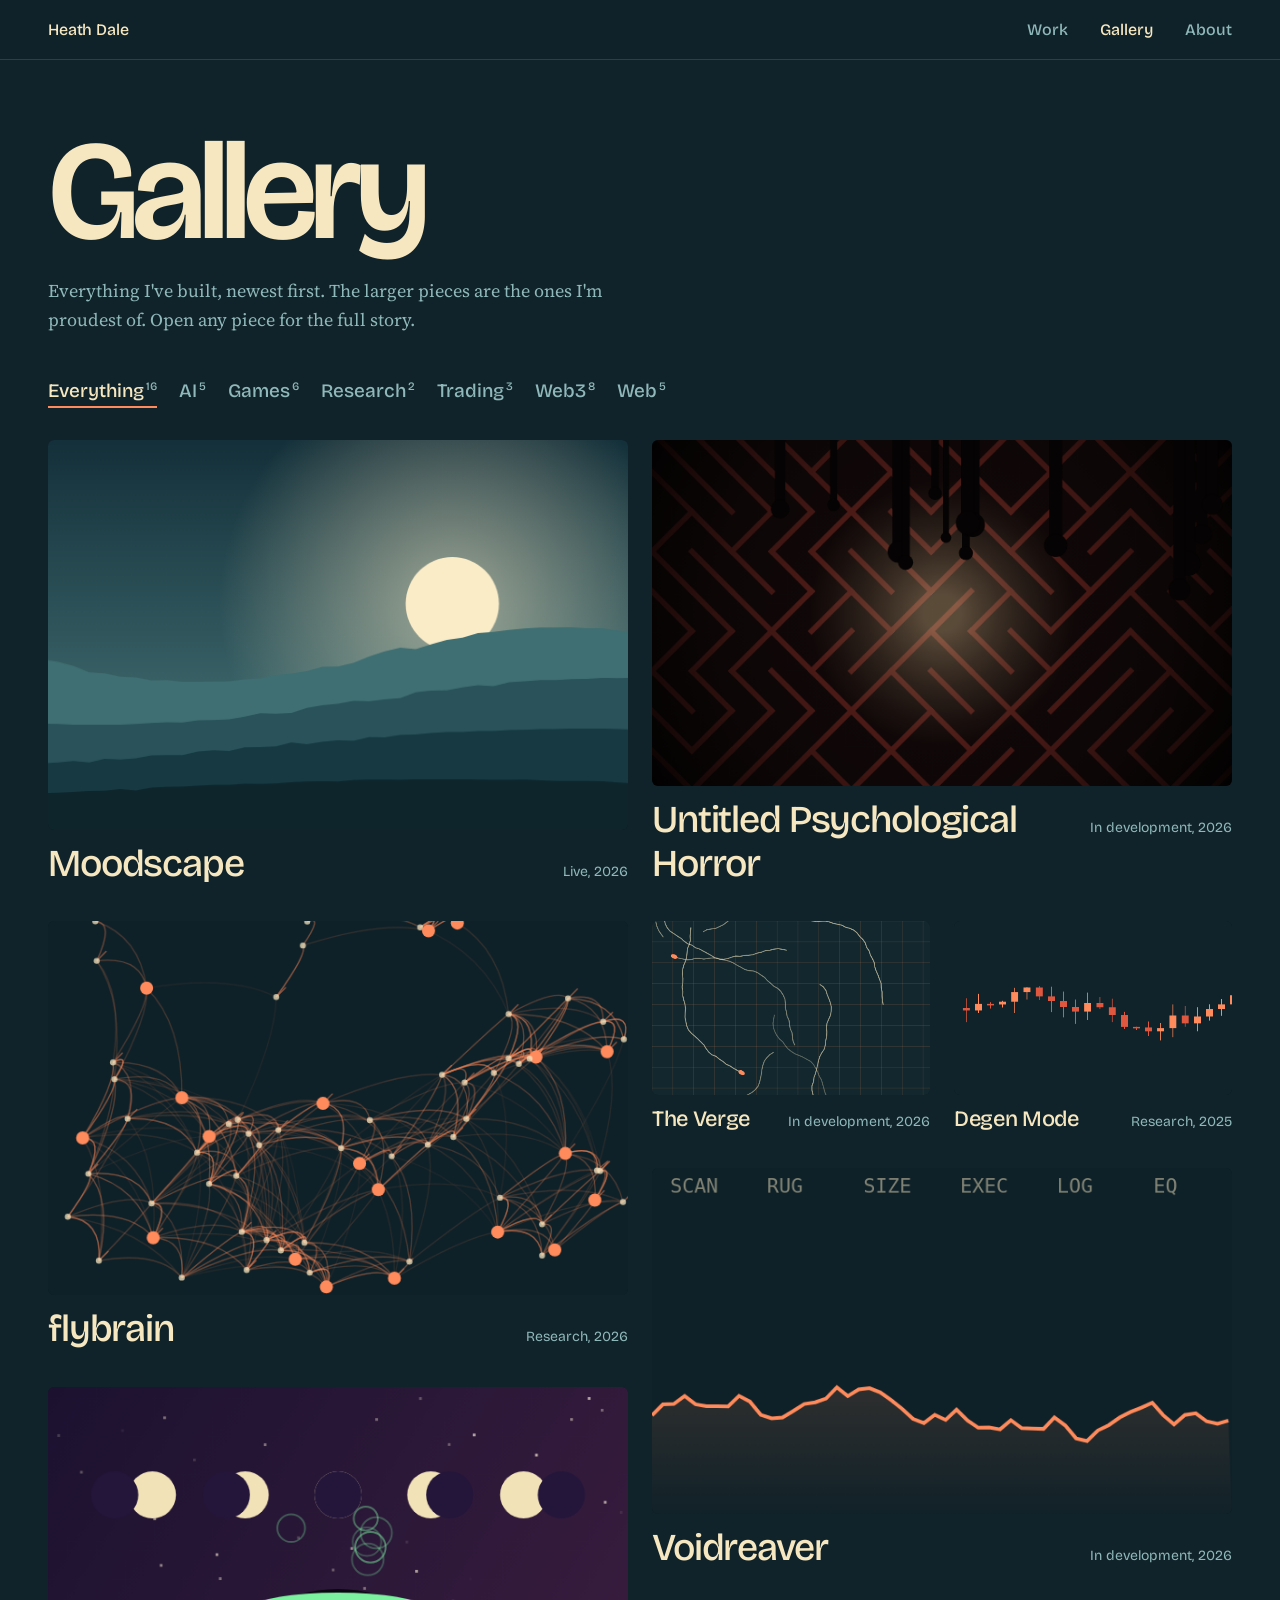
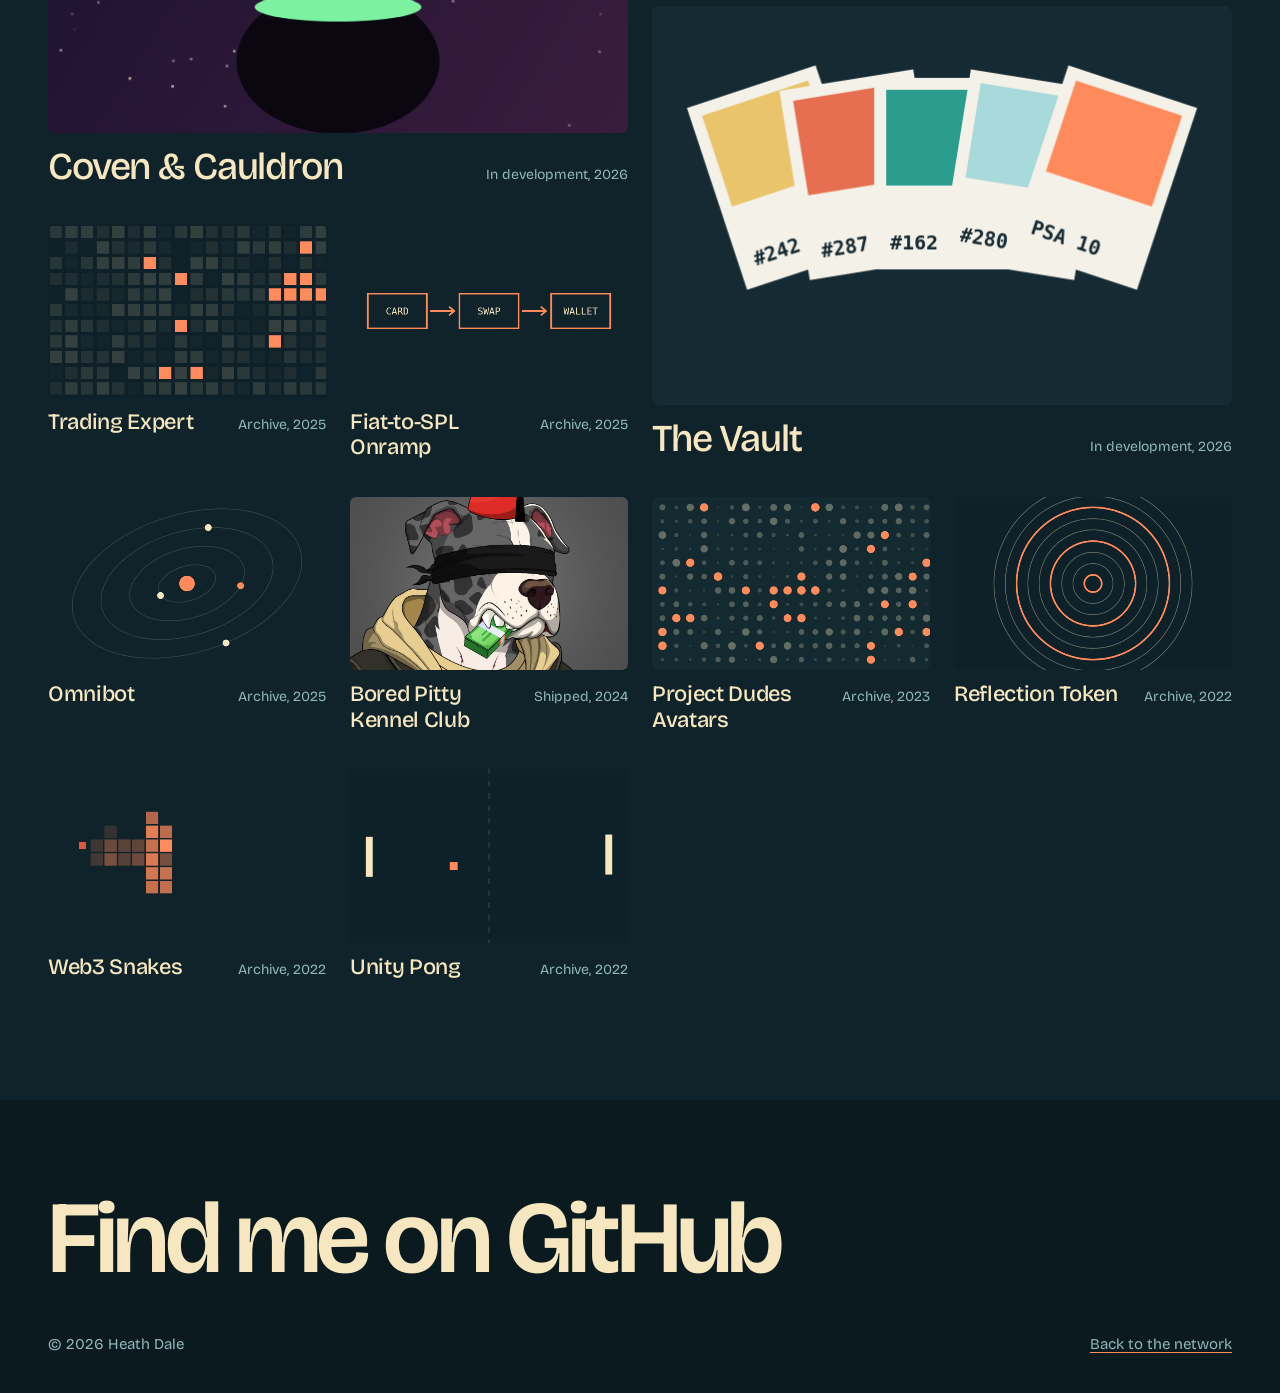
==== gallery.html @ 2309ebfa "Portfolio site: live neural-network hero and project gallery Co-Authored-By: Claude Opus 5.5 <norepl" ====
<!doctype html>
<html lang="en">
<head>
  <meta charset="utf-8">
  <meta name="viewport" content="width=device-width, initial-scale=1">
  <title>Gallery, Heath Dale</title>
  <meta name="description" content="Every project by Heath Dale: AI, games, research, trading and Web3.">
  <meta name="theme-color" content="#10232a">
  <link rel="preconnect" href="https://fonts.googleapis.com">
  <link rel="preconnect" href="https://fonts.gstatic.com" crossorigin>
  <link href="https://fonts.googleapis.com/css2?family=Bricolage+Grotesque:opsz,wdth,wght@12..96,75..100,200..800&family=Source+Serif+4:ital,opsz,wght@0,8..60,400;0,8..60,600;1,8..60,400&display=swap" rel="stylesheet">
  <link rel="stylesheet" href="assets/style.css">
  <link rel="icon" href="data:image/svg+xml,<svg xmlns='http://www.w3.org/2000/svg' viewBox='0 0 32 32'><rect width='32' height='32' rx='8' fill='%2310232a'/><circle cx='11' cy='12' r='3' fill='%23f6e7c1'/><circle cx='21' cy='20' r='4' fill='%23ff8a5b'/><path d='M11 12L21 20' stroke='%23f6e7c1' stroke-width='1.5'/></svg>">
</head>
<body>
  <nav class="nav solid" aria-label="Main">
    <a class="home" href="./">Heath Dale</a>
    <ul>
      <li><a href="./#selected">Work</a></li>
      <li><a href="gallery.html" aria-current="page">Gallery</a></li>
      <li><a href="./#about">About</a></li>
    </ul>
  </nav>

  <main class="pad">
    <header class="intro">
      <h1>Gallery</h1>
      <p class="measure">Everything I've built, newest first. The larger pieces are the ones I'm proudest of. Open any piece for the full story.</p>
    </header>
    <div class="filters" id="filters" role="group" aria-label="Show projects by area"></div>
    <div class="wall" id="wall"></div>
  </main>

  <footer class="pad">
    <p class="contact"><a href="https://github.com/TheMrRaGe" target="_blank" rel="noopener">Find me on GitHub</a></p>
    <div class="fine">
      <span>© <span data-year></span> Heath Dale</span>
      <a href="./">Back to the network</a>
    </div>
  </footer>

  <script src="assets/projects.js"></script>
  <script src="assets/art.js"></script>
  <script src="assets/site.js"></script>
</body>
</html>
---- assets/style.css ----
/* Palette — Moodscape's dusk
   dusk  #10232a  page
   tide  #183740  raised surfaces
   moon  #f6e7c1  text
   mist  #8fb8ba  secondary text, inhibitory neurons
   ember #ff8a5b  spikes, links, focus */
:root {
  --dusk: #10232a;
  --tide: #183740;
  --deep: #0b1a1f;
  --moon: #f6e7c1;
  --mist: #8fb8ba;
  --ember: #ff8a5b;
  --rule: rgba(246, 231, 193, 0.14);
  --display: "Bricolage Grotesque", system-ui, sans-serif;
  --text: "Source Serif 4", Georgia, serif;
  --gutter: clamp(16px, 4vw, 48px);
}

* { box-sizing: border-box; }
html { scroll-behavior: smooth; }
body {
  margin: 0;
  background: var(--dusk);
  color: var(--moon);
  font: 400 18px/1.65 var(--text);
  font-optical-sizing: auto;
  -webkit-font-smoothing: antialiased;
}
a { color: inherit; text-decoration-color: var(--ember); text-underline-offset: 0.2em; text-decoration-thickness: 1px; }
a:hover { color: var(--ember); }
:focus-visible { outline: 2px solid var(--ember); outline-offset: 3px; border-radius: 2px; }
canvas, img { display: block; max-width: 100%; }
::selection { background: var(--ember); color: var(--deep); }

.pad { padding-inline: var(--gutter); }
.measure { max-width: 34em; }

/* nav */
.nav {
  position: absolute; inset: 0 0 auto; z-index: 5;
  display: flex; justify-content: space-between; align-items: center;
  padding: 20px var(--gutter);
  font: 500 16px var(--display);
  pointer-events: none;
}
.nav > * { pointer-events: auto; }
.nav.solid { position: sticky; top: 0; background: color-mix(in srgb, var(--dusk) 88%, transparent); backdrop-filter: blur(10px); border-bottom: 1px solid var(--rule); }
.nav .home { text-decoration: none; letter-spacing: -0.01em; }
.nav ul { display: flex; gap: clamp(14px, 3vw, 32px); margin: 0; padding: 0; list-style: none; }
.nav ul a { text-decoration: none; color: var(--mist); }
.nav ul a:hover, .nav ul a[aria-current="page"] { color: var(--moon); }

/* hero: the network */
.hero {
  position: relative;
  min-height: 100svh;
  display: grid;
  align-content: end;
  overflow: hidden;
  background:
    radial-gradient(120% 70% at 70% 0%, #1d4550 0%, transparent 60%),
    linear-gradient(var(--dusk), var(--deep));
}
.hero canvas {
  position: absolute; inset: 0; width: 100%; height: 100%;
  touch-action: pan-y; cursor: crosshair;
}
.hero-copy {
  position: relative; z-index: 2;
  padding: 0 var(--gutter) clamp(28px, 6vh, 64px);
  pointer-events: none;
  display: grid; gap: 18px;
}
.hero h1 {
  margin: 0;
  font-family: var(--display);
  font-size: clamp(64px, 15vw, 230px);
  line-height: 0.82;
  letter-spacing: -0.045em;
  font-variation-settings: "wght" 320, "wdth" 100, "opsz" 96;
  transition: font-variation-settings 0.25s linear;
  text-shadow: 0 2px 40px rgba(11, 26, 31, 0.6);
}
.hero-foot { display: flex; justify-content: space-between; align-items: end; gap: 24px; flex-wrap: wrap; }
.hero-foot p { margin: 0; font-size: clamp(18px, 2vw, 22px); max-width: 30em; }
.readout { font: 400 15px/1.4 var(--display); color: var(--mist); text-align: right; max-width: 20em; }
.readout b { color: var(--ember); font-weight: 600; font-variant-numeric: tabular-nums; }

/* section heads */
.section { padding-block: clamp(72px, 12vh, 140px); }
.section-head {
  display: flex; justify-content: space-between; align-items: baseline; gap: 16px; flex-wrap: wrap;
  margin-bottom: clamp(24px, 4vh, 48px);
}
h2 {
  font: 600 clamp(36px, 6vw, 72px)/1 var(--display);
  letter-spacing: -0.03em;
  margin: 0;
}
.section-head a { font: 500 17px var(--display); }

/* work rows */
.rows { list-style: none; margin: 0; padding: 0; border-top: 1px solid var(--rule); }
.rows li { border-bottom: 1px solid var(--rule); }
.row {
  display: grid;
  grid-template-columns: minmax(0, 1.1fr) minmax(0, 1.4fr) auto;
  gap: 8px 40px; align-items: baseline;
  padding: 26px 0;
  text-decoration: none;
}
.row h3 {
  margin: 0;
  font: 500 clamp(30px, 4.4vw, 56px)/1 var(--display);
  letter-spacing: -0.03em;
  font-variation-settings: "wdth" 100;
  transition: font-variation-settings .35s cubic-bezier(.2,.7,.2,1), color .2s;
}
.row p { margin: 0; color: var(--mist); }
.row .when { font: 400 15px var(--display); color: var(--mist); white-space: nowrap; }
.row:hover h3, .row:focus-visible h3 { font-variation-settings: "wdth" 75; color: var(--ember); }
.row:hover { color: inherit; }
.row .mini { display: none; }

.peek {
  position: fixed; z-index: 20; left: 0; top: 0;
  width: 300px; aspect-ratio: 16 / 10;
  border-radius: 6px; overflow: hidden;
  pointer-events: none;
  opacity: 0; transform: scale(.92);
  transition: opacity .2s, transform .2s;
  box-shadow: 0 30px 60px -20px rgba(0,0,0,.7);
}
.peek.on { opacity: 1; transform: scale(1); }
.peek canvas, .peek img { width: 100%; height: 100%; object-fit: cover; }

/* about */
.about { display: grid; grid-template-columns: minmax(0, 1fr) minmax(0, 1fr); gap: clamp(32px, 6vw, 96px); }
.about h2 { margin-bottom: 28px; }
.about p { margin: 0 0 1em; }
.skills { margin: 0; display: grid; gap: 0; align-self: start; }
.skills div { display: grid; grid-template-columns: 8em 1fr; gap: 16px; padding: 16px 0; border-top: 1px solid var(--rule); }
.skills dt { font: 600 16px var(--display); color: var(--ember); }
.skills dd { margin: 0; color: var(--mist); }

/* footer */
footer {
  background: var(--deep);
  padding-block: clamp(56px, 10vh, 112px) 40px;
}
.contact { font: 600 clamp(40px, 8vw, 112px)/0.95 var(--display); letter-spacing: -0.04em; margin: 0 0 24px; }
.contact a { text-decoration: none; }
.contact a:hover { color: var(--ember); }
.fine { display: flex; justify-content: space-between; flex-wrap: wrap; gap: 12px; font: 400 15px var(--display); color: var(--mist); margin-top: 48px; }

/* gallery wall */
.intro { padding-top: clamp(40px, 8vh, 88px); }
.intro h1 { font: 600 clamp(56px, 11vw, 160px)/0.85 var(--display); letter-spacing: -0.05em; margin: 0 0 24px; }
.intro p { color: var(--mist); margin: 0; }
.filters { display: flex; flex-wrap: wrap; gap: 6px 22px; margin: 40px 0 32px; }
.filters button {
  background: none; border: 0; padding: 4px 0; cursor: pointer;
  font: 500 19px var(--display); color: var(--mist);
  border-bottom: 2px solid transparent;
}
.filters button:hover { color: var(--moon); }
.filters button[aria-pressed="true"] { color: var(--moon); border-bottom-color: var(--ember); }
.filters sup { font-size: 0.6em; margin-left: 2px; color: var(--mist); }

.wall {
  display: grid;
  grid-template-columns: repeat(4, minmax(0, 1fr));
  grid-auto-flow: dense;
  gap: clamp(20px, 3vw, 36px) clamp(16px, 2vw, 24px);
  padding-bottom: 120px;
}
.tile {
  all: unset; cursor: pointer;
  display: flex; flex-direction: column; gap: 12px;
  min-width: 0;
}
.tile.big { grid-column: span 2; grid-row: span 2; }
.frame { position: relative; aspect-ratio: 16 / 10; border-radius: 6px; overflow: hidden; background: var(--deep); }
.tile.big .frame { flex: 1; aspect-ratio: auto; min-height: clamp(260px, 27vw, 440px); }
.frame > * { position: absolute; inset: 0; width: 100%; height: 100%; object-fit: cover; transition: opacity .6s ease, transform .6s cubic-bezier(.2,.7,.2,1); }
.frame .next { opacity: 0; }
.tile:hover .frame > *, .tile:focus-visible .frame > * { transform: scale(1.035); }
.tile:focus-visible .frame { outline: 2px solid var(--ember); outline-offset: 3px; }
.cap { display: flex; justify-content: space-between; align-items: baseline; gap: 12px; }
.cap h3 { margin: 0; font: 500 22px/1.15 var(--display); letter-spacing: -0.015em; }
.tile.big .cap h3 { font-size: clamp(26px, 3vw, 38px); letter-spacing: -0.03em; }
.cap span { font: 400 14px var(--display); color: var(--mist); white-space: nowrap; }
.tile:hover .cap h3 { color: var(--ember); }

/* detail sheet */
dialog.sheet {
  margin: 0 0 0 auto; height: 100dvh; max-height: none;
  width: min(620px, 100%); max-width: 100%;
  border: 0; padding: 0;
  background: var(--tide); color: var(--moon);
  overflow-y: auto;
}
dialog.sheet[open] { animation: sheet-in .38s cubic-bezier(.2,.7,.2,1); }
dialog.sheet::backdrop { background: rgba(11, 26, 31, .72); backdrop-filter: blur(4px); }
@keyframes sheet-in { from { transform: translateX(40px); opacity: 0; } }
.sheet .art { aspect-ratio: 16 / 10; width: 100%; object-fit: cover; }
.sheet .body { padding: 28px clamp(20px, 5vw, 44px) 56px; }
.sheet .when { font: 400 15px var(--display); color: var(--mist); margin: 0; }
.sheet h2 { margin: 6px 0 18px; }
.sheet .lede { font-size: 20px; margin: 0 0 20px; }
.sheet ul.points { padding-left: 1.1em; margin: 0 0 28px; color: var(--mist); }
.sheet ul.points li { margin-bottom: 10px; }
.stack { display: flex; flex-wrap: wrap; gap: 8px 18px; font: 500 15px var(--display); color: var(--moon); margin: 0 0 32px; padding: 16px 0; border-block: 1px solid var(--rule); list-style: none; }
.actions { display: flex; flex-wrap: wrap; gap: 12px; }
.button {
  display: inline-block; padding: 12px 22px; border-radius: 40px;
  font: 600 16px var(--display); text-decoration: none;
  border: 1.5px solid var(--moon);
}
.button.hot { background: var(--ember); border-color: var(--ember); color: var(--deep); }
.button:hover { color: var(--deep); background: var(--moon); }
.button.hot:hover { background: var(--moon); border-color: var(--moon); }
.note { color: var(--mist); font-style: italic; margin: 0; }
.shut {
  position: sticky; top: 0; float: right; margin: 14px 14px -58px 0; z-index: 2;
  width: 44px; height: 44px; border-radius: 50%; border: 0; cursor: pointer;
  background: var(--deep); color: var(--moon); font: 400 24px/1 var(--display);
}

@media (max-width: 900px) {
  .wall { grid-template-columns: repeat(2, minmax(0, 1fr)); }
  .about { grid-template-columns: 1fr; }
  .row { grid-template-columns: 88px minmax(0, 1fr); gap: 4px 18px; align-items: start; }
  .row .mini { display: block; grid-row: span 3; width: 88px; aspect-ratio: 1; border-radius: 4px; object-fit: cover; }
  .row h3 { font-size: 30px; }
  .row .when { grid-column: 2; }
  .row p { grid-column: 2; font-size: 16px; }
  .peek { display: none; }
}
@media (max-width: 560px) {
  .wall { grid-template-columns: 1fr; }
  .tile.big { grid-column: auto; grid-row: auto; }
  .tile.big .frame { aspect-ratio: 16 / 10; min-height: 0; }
  .readout { text-align: left; }
  .hero h1 { font-size: 25vw; }
  .skills div { grid-template-columns: 1fr; gap: 2px; }
}
@media (prefers-reduced-motion: reduce) {
  *, *::before, *::after { transition: none !important; animation: none !important; scroll-behavior: auto !important; }
}
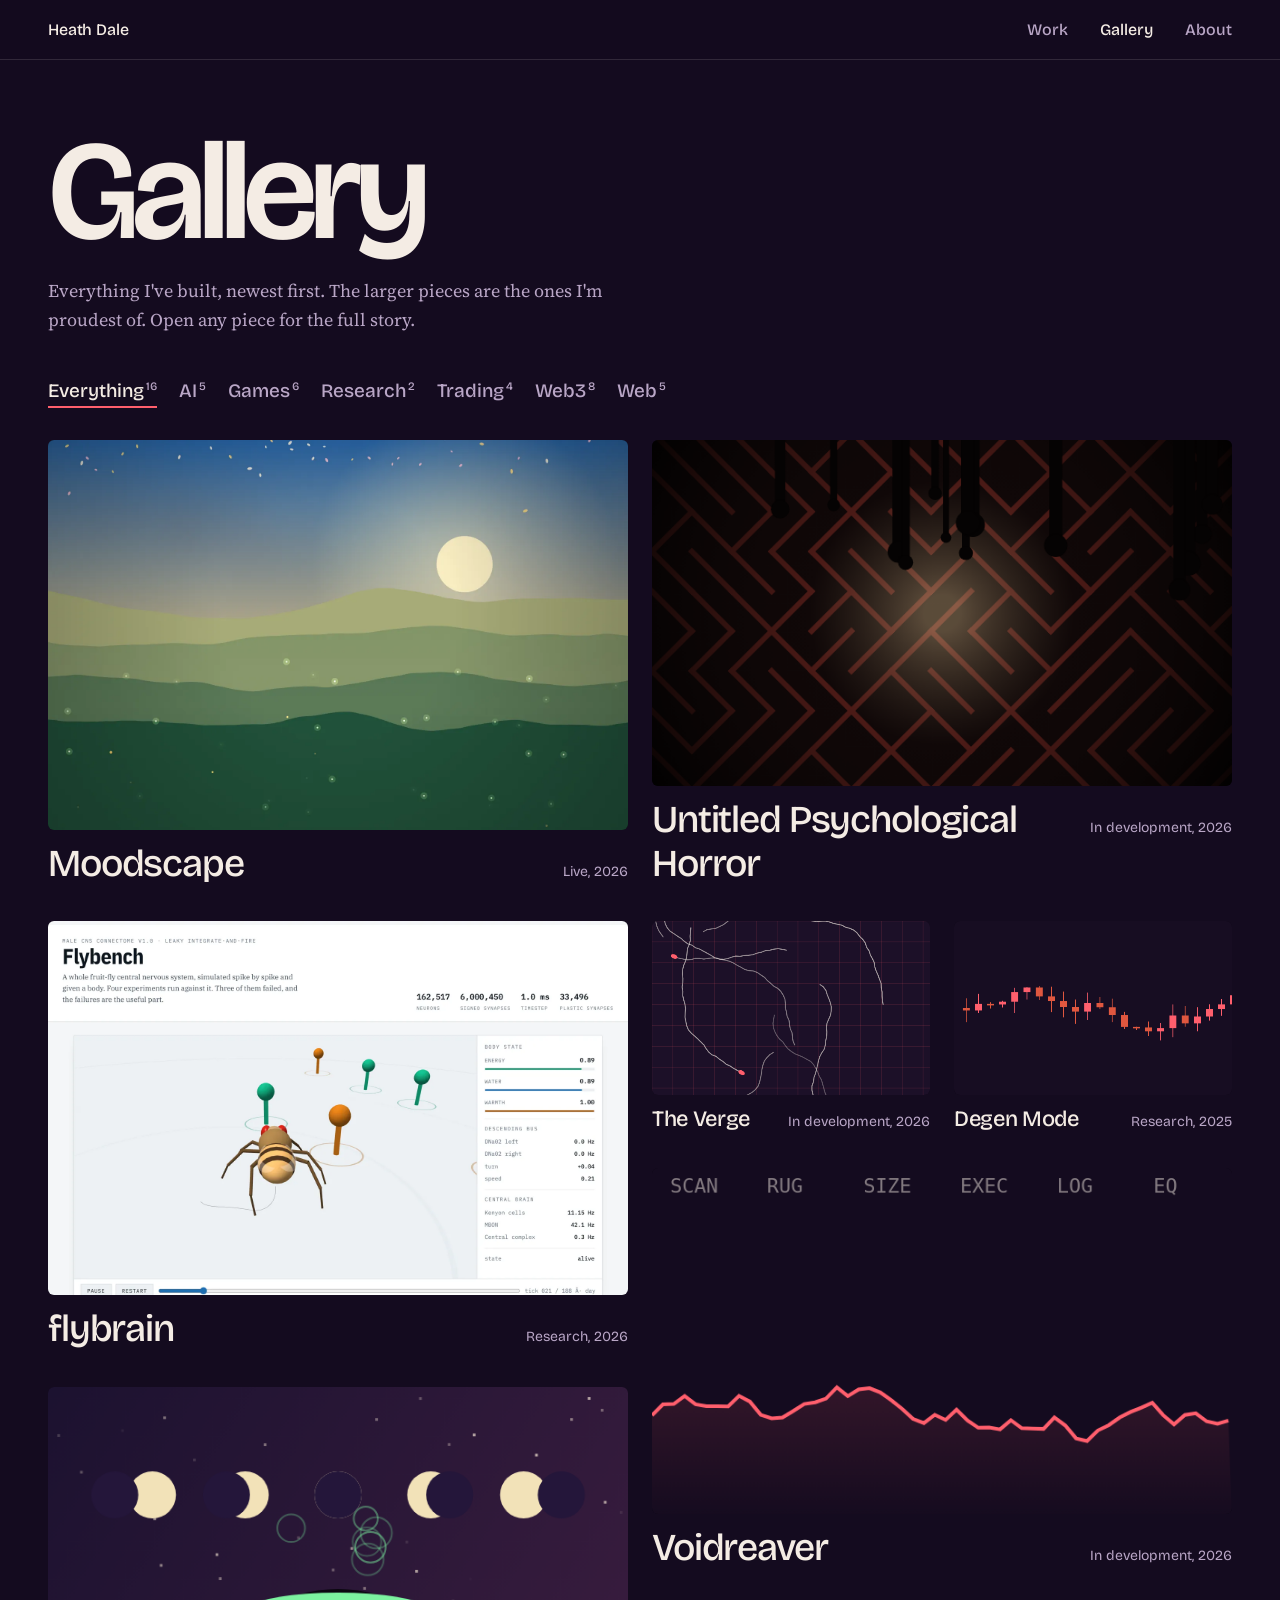
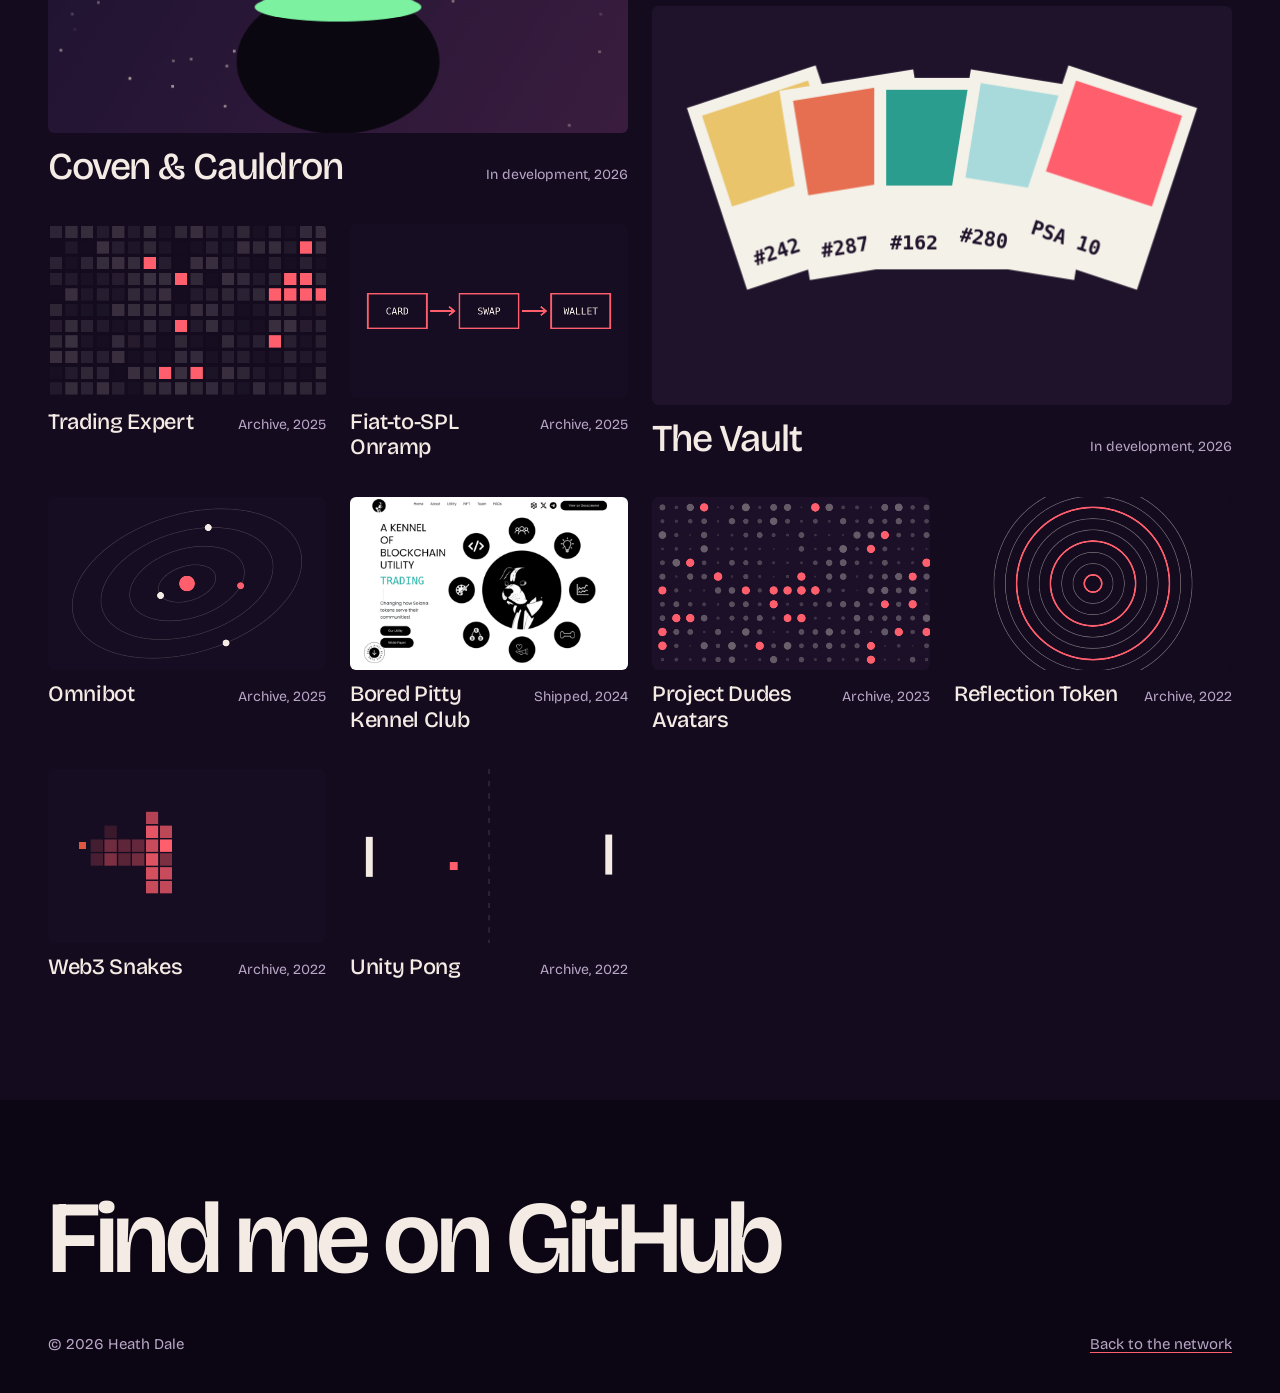
==== commit e5d5b84b: "New palette: calcium-imaging false colour, spikes flash amber and cool to coral Co-Authored-By: Clau" ====
--- a/gallery.html
+++ b/gallery.html
@@ -5,12 +5,12 @@
   <meta name="viewport" content="width=device-width, initial-scale=1">
   <title>Gallery, Heath Dale</title>
   <meta name="description" content="Every project by Heath Dale: AI, games, research, trading and Web3.">
-  <meta name="theme-color" content="#10232a">
+  <meta name="theme-color" content="#140b1f">
   <link rel="preconnect" href="https://fonts.googleapis.com">
   <link rel="preconnect" href="https://fonts.gstatic.com" crossorigin>
   <link href="https://fonts.googleapis.com/css2?family=Bricolage+Grotesque:opsz,wdth,wght@12..96,75..100,200..800&family=Source+Serif+4:ital,opsz,wght@0,8..60,400;0,8..60,600;1,8..60,400&display=swap" rel="stylesheet">
   <link rel="stylesheet" href="assets/style.css">
-  <link rel="icon" href="data:image/svg+xml,<svg xmlns='http://www.w3.org/2000/svg' viewBox='0 0 32 32'><rect width='32' height='32' rx='8' fill='%2310232a'/><circle cx='11' cy='12' r='3' fill='%23f6e7c1'/><circle cx='21' cy='20' r='4' fill='%23ff8a5b'/><path d='M11 12L21 20' stroke='%23f6e7c1' stroke-width='1.5'/></svg>">
+  <link rel="icon" href="data:image/svg+xml,<svg xmlns='http://www.w3.org/2000/svg' viewBox='0 0 32 32'><rect width='32' height='32' rx='8' fill='%23140b1f'/><circle cx='11' cy='12' r='3' fill='%23f4ece4'/><circle cx='21' cy='20' r='4' fill='%23ffc857'/><path d='M11 12L21 20' stroke='%23f4ece4' stroke-width='1.5'/></svg>">
 </head>
 <body>
   <nav class="nav solid" aria-label="Main">
--- a/assets/style.css
+++ b/assets/style.css
@@ -1,17 +1,19 @@
-/* Palette — Moodscape's dusk
-   dusk  #10232a  page
-   tide  #183740  raised surfaces
-   moon  #f6e7c1  text
-   mist  #8fb8ba  secondary text, inhibitory neurons
-   ember #ff8a5b  spikes, links, focus */
+/* Palette — calcium-imaging false colour (the "magma" scale)
+   void  #140b1f  page
+   plum  #24152f  raised surfaces
+   bone  #f4ece4  text
+   haze  #b9a6c6  secondary text, inhibitory neurons
+   flare #ff5f6d  links, focus, cooling spikes
+   glow  #ffc857  a neuron at the moment it fires */
 :root {
-  --dusk: #10232a;
-  --tide: #183740;
-  --deep: #0b1a1f;
-  --moon: #f6e7c1;
-  --mist: #8fb8ba;
-  --ember: #ff8a5b;
-  --rule: rgba(246, 231, 193, 0.14);
+  --dusk: #140b1f;
+  --tide: #24152f;
+  --deep: #0c0614;
+  --moon: #f4ece4;
+  --mist: #b9a6c6;
+  --ember: #ff5f6d;
+  --glow: #ffc857;
+  --rule: rgba(244, 236, 228, 0.13);
   --display: "Bricolage Grotesque", system-ui, sans-serif;
   --text: "Source Serif 4", Georgia, serif;
   --gutter: clamp(16px, 4vw, 48px);
@@ -59,7 +61,7 @@
   align-content: end;
   overflow: hidden;
   background:
-    radial-gradient(120% 70% at 70% 0%, #1d4550 0%, transparent 60%),
+    radial-gradient(120% 70% at 70% 0%, #3a1a45 0%, transparent 60%),
     linear-gradient(var(--dusk), var(--deep));
 }
 .hero canvas {
@@ -80,12 +82,12 @@
   letter-spacing: -0.045em;
   font-variation-settings: "wght" 320, "wdth" 100, "opsz" 96;
   transition: font-variation-settings 0.25s linear;
-  text-shadow: 0 2px 40px rgba(11, 26, 31, 0.6);
+  text-shadow: 0 2px 40px rgba(12, 6, 20, 0.65);
 }
 .hero-foot { display: flex; justify-content: space-between; align-items: end; gap: 24px; flex-wrap: wrap; }
 .hero-foot p { margin: 0; font-size: clamp(18px, 2vw, 22px); max-width: 30em; }
-.readout { font: 400 15px/1.4 var(--display); color: var(--mist); text-align: right; max-width: 20em; }
-.readout b { color: var(--ember); font-weight: 600; font-variant-numeric: tabular-nums; }
+.readout { font: 400 15px/1.4 var(--display); color: var(--mist); max-width: 22em; }
+.readout b { color: var(--glow); font-weight: 600; font-variant-numeric: tabular-nums; }
 
 /* section heads */
 .section { padding-block: clamp(72px, 12vh, 140px); }
@@ -202,7 +204,7 @@
   overflow-y: auto;
 }
 dialog.sheet[open] { animation: sheet-in .38s cubic-bezier(.2,.7,.2,1); }
-dialog.sheet::backdrop { background: rgba(11, 26, 31, .72); backdrop-filter: blur(4px); }
+dialog.sheet::backdrop { background: rgba(12, 6, 20, .74); backdrop-filter: blur(4px); }
 @keyframes sheet-in { from { transform: translateX(40px); opacity: 0; } }
 .sheet .art { aspect-ratio: 16 / 10; width: 100%; object-fit: cover; }
 .sheet .body { padding: 28px clamp(20px, 5vw, 44px) 56px; }
@@ -249,3 +251,16 @@
 @media (prefers-reduced-motion: reduce) {
   *, *::before, *::after { transition: none !important; animation: none !important; scroll-behavior: auto !important; }
 }
+
+/* screenshots */
+.frame img { object-position: top center; }
+.row img.mini { object-position: top center; }
+figure.shots { margin: 0; background: var(--deep); }
+figure.shots .art { display: block; width: 100%; aspect-ratio: 16 / 10; object-fit: cover; object-position: top center; }
+figure.shots figcaption { padding: 10px clamp(20px, 5vw, 44px) 0; font: 400 14px var(--display); color: var(--mist); }
+.strip { display: flex; gap: 10px; padding: 12px clamp(20px, 5vw, 44px) 16px; overflow-x: auto; }
+.strip button { all: unset; cursor: pointer; flex: 0 0 96px; aspect-ratio: 16 / 10; border-radius: 4px; overflow: hidden; outline: 2px solid transparent; outline-offset: 2px; opacity: .6; }
+.strip button img { width: 100%; height: 100%; object-fit: cover; object-position: top; }
+.strip button[aria-pressed="true"] { outline-color: var(--ember); opacity: 1; }
+.strip button:hover { opacity: 1; }
+.strip button:focus-visible { outline-color: var(--moon); }
